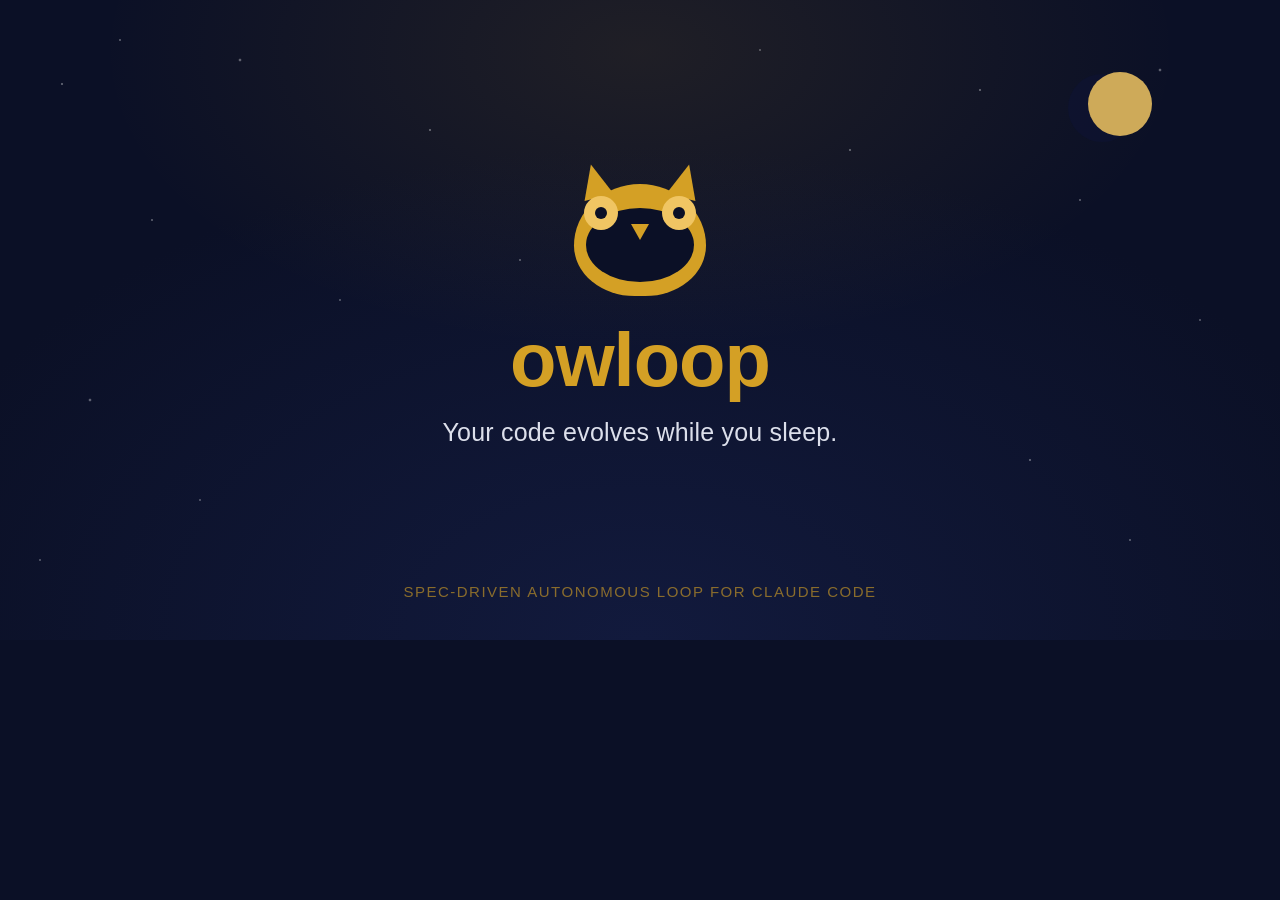
==== .github/social-preview.html @ 6c43d6ed "chore: add social preview image (1280x640)" ====
<!DOCTYPE html>
<html lang="en">
<head>
<meta charset="UTF-8">
<title>owloop social preview</title>
<style>
  :root {
    --amber: #d4a025;
    --amber-soft: #f0c563;
    --night: #0b1026;
    --night-2: #0e1330;
  }

  * { margin: 0; padding: 0; box-sizing: border-box; }

  html, body {
    width: 1280px;
    height: 640px;
    overflow: hidden;
    background: var(--night);
    font-family: -apple-system, "SF Pro Display", "Segoe UI", "Helvetica Neue", Arial, sans-serif;
  }

  .canvas {
    position: relative;
    width: 1280px;
    height: 640px;
    background:
      radial-gradient(ellipse 900px 500px at 50% 8%, rgba(212,160,37,0.10), transparent 60%),
      radial-gradient(ellipse 1400px 900px at 50% 100%, #121a3d 0%, var(--night) 55%);
    display: flex;
    align-items: center;
    justify-content: center;
  }

  /* stars */
  .stars, .stars::before, .stars::after {
    position: absolute;
    inset: 0;
    background-repeat: no-repeat;
  }
  .stars {
    background-image:
      radial-gradient(1.6px 1.6px at 62px 84px, #fff, transparent),
      radial-gradient(1.4px 1.4px at 152px 220px, #fff, transparent),
      radial-gradient(1.8px 1.8px at 240px 60px, #fff, transparent),
      radial-gradient(1.3px 1.3px at 340px 300px, #fff, transparent),
      radial-gradient(1.6px 1.6px at 430px 130px, #fff, transparent),
      radial-gradient(1.4px 1.4px at 520px 260px, #fff, transparent),
      radial-gradient(1.8px 1.8px at 90px 400px, #fff, transparent),
      radial-gradient(1.3px 1.3px at 200px 500px, #fff, transparent),
      radial-gradient(1.6px 1.6px at 980px 90px, #fff, transparent),
      radial-gradient(1.4px 1.4px at 1080px 200px, #fff, transparent),
      radial-gradient(1.8px 1.8px at 1160px 70px, #fff, transparent),
      radial-gradient(1.3px 1.3px at 1200px 320px, #fff, transparent),
      radial-gradient(1.6px 1.6px at 1030px 460px, #fff, transparent),
      radial-gradient(1.4px 1.4px at 1130px 540px, #fff, transparent),
      radial-gradient(1.3px 1.3px at 760px 50px, #fff, transparent),
      radial-gradient(1.6px 1.6px at 850px 150px, #fff, transparent),
      radial-gradient(1.3px 1.3px at 40px 560px, #fff, transparent),
      radial-gradient(1.4px 1.4px at 120px 40px, #fff, transparent);
    opacity: 0.55;
  }

  /* crescent moon accent, upper right */
  .moon {
    position: absolute;
    top: 72px;
    right: 128px;
    width: 64px;
    height: 64px;
    border-radius: 50%;
    background: var(--amber-soft);
    box-shadow: -18px 4px 0 2px var(--night-2);
    opacity: 0.85;
    filter: blur(0.2px);
  }

  .content {
    position: relative;
    display: flex;
    flex-direction: column;
    align-items: center;
    gap: 20px;
    transform: translateY(-8px);
  }

  /* ---- CSS owl ---- */
  .owl {
    width: 132px;
    height: 118px;
    position: relative;
    margin-bottom: 6px;
  }
  .owl .ear {
    position: absolute;
    top: -14px;
    width: 0;
    height: 0;
    border-left: 15px solid transparent;
    border-right: 15px solid transparent;
    border-bottom: 34px solid var(--amber);
  }
  .owl .ear.left { left: 6px; transform: rotate(-14deg); }
  .owl .ear.right { right: 6px; transform: rotate(14deg); }

  .owl .body {
    position: absolute;
    top: 6px;
    left: 0;
    width: 132px;
    height: 112px;
    background: var(--amber);
    border-radius: 50% 50% 46% 46% / 55% 55% 45% 45%;
  }

  .owl .face {
    position: absolute;
    top: 30px;
    left: 50%;
    transform: translateX(-50%);
    width: 108px;
    height: 74px;
    background: var(--night);
    border-radius: 50%;
  }

  .owl .eye {
    position: absolute;
    top: 18px;
    width: 34px;
    height: 34px;
    background: var(--amber-soft);
    border-radius: 50%;
  }
  .owl .eye.left { left: 10px; }
  .owl .eye.right { right: 10px; }
  .owl .eye::after {
    content: "";
    position: absolute;
    top: 50%;
    left: 50%;
    width: 12px;
    height: 12px;
    background: var(--night);
    border-radius: 50%;
    transform: translate(-50%, -50%);
  }

  .owl .beak {
    position: absolute;
    top: 46px;
    left: 50%;
    transform: translateX(-50%);
    width: 0;
    height: 0;
    border-left: 9px solid transparent;
    border-right: 9px solid transparent;
    border-top: 16px solid var(--amber);
  }

  h1.brand {
    font-size: 76px;
    font-weight: 700;
    letter-spacing: -1px;
    color: var(--amber);
    line-height: 1;
  }

  p.tagline {
    font-size: 25px;
    font-weight: 400;
    color: #eef1fb;
    opacity: 0.92;
    letter-spacing: 0.2px;
  }

  p.footer {
    position: absolute;
    bottom: 40px;
    left: 0;
    right: 0;
    text-align: center;
    font-size: 15px;
    letter-spacing: 1.5px;
    text-transform: uppercase;
    color: var(--amber);
    opacity: 0.62;
    font-weight: 500;
  }
</style>
</head>
<body>
  <div class="canvas">
    <div class="stars"></div>
    <div class="moon"></div>
    <div class="content">
      <div class="owl">
        <div class="ear left"></div>
        <div class="ear right"></div>
        <div class="body"></div>
        <div class="face"></div>
        <div class="eye left"></div>
        <div class="eye right"></div>
        <div class="beak"></div>
      </div>
      <h1 class="brand">owloop</h1>
      <p class="tagline">Your code evolves while you sleep.</p>
    </div>
    <p class="footer">Spec-driven autonomous loop for Claude Code</p>
  </div>
</body>
</html>
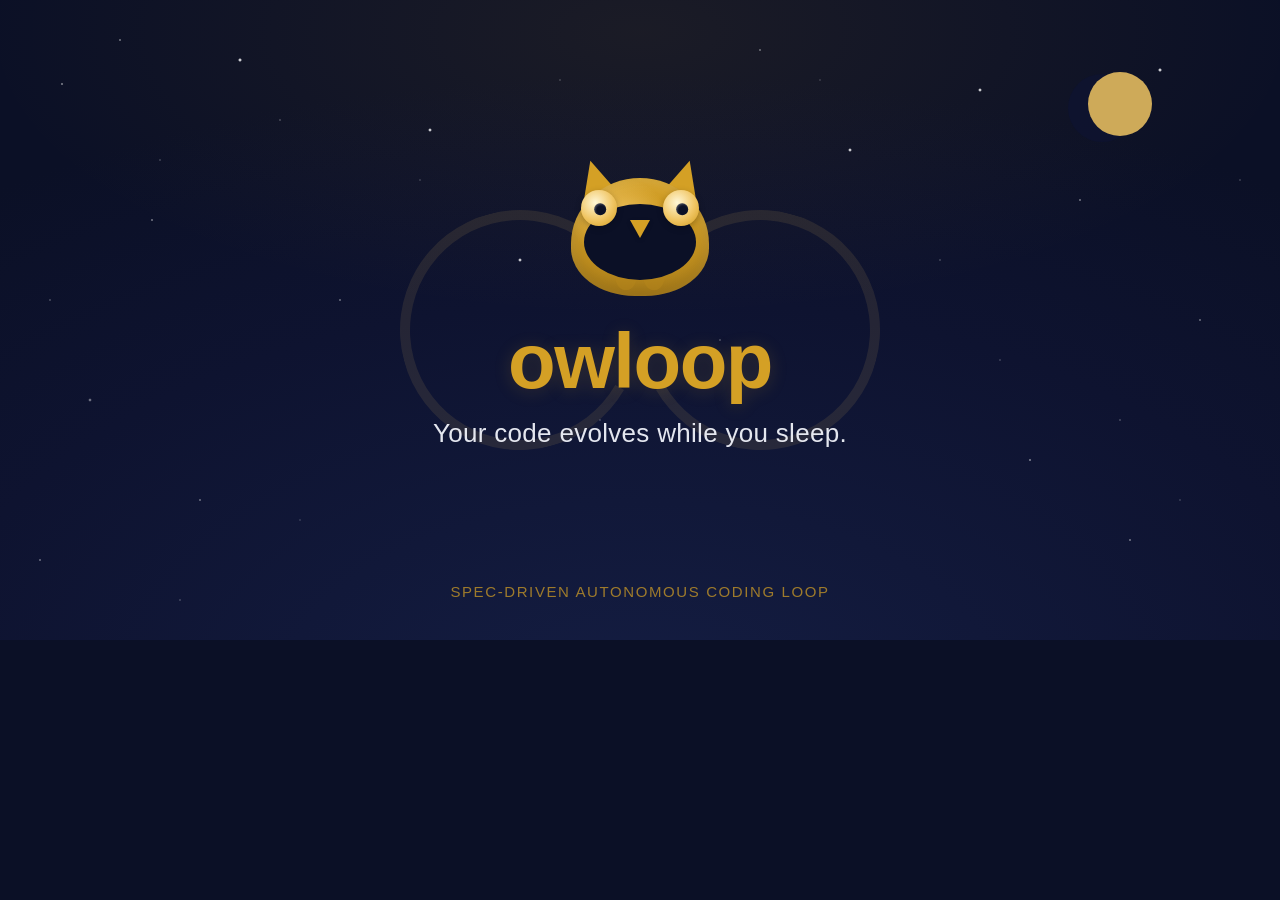
==== commit 9040fe5a: "assets: refresh social preview design and copy" ====
--- a/.github/social-preview.html
+++ b/.github/social-preview.html
@@ -7,8 +7,10 @@
   :root {
     --amber: #d4a025;
     --amber-soft: #f0c563;
+    --amber-deep: #b5851b;
     --night: #0b1026;
     --night-2: #0e1330;
+    --night-3: #121a3d;
   }
 
   * { margin: 0; padding: 0; box-sizing: border-box; }
@@ -26,11 +28,42 @@
     width: 1280px;
     height: 640px;
     background:
-      radial-gradient(ellipse 900px 500px at 50% 8%, rgba(212,160,37,0.10), transparent 60%),
-      radial-gradient(ellipse 1400px 900px at 50% 100%, #121a3d 0%, var(--night) 55%);
+      radial-gradient(ellipse 1200px 520px at 50% 5%, rgba(212,160,37,0.08), transparent 55%),
+      radial-gradient(ellipse 1600px 900px at 50% 110%, #141d42 0%, var(--night-2) 45%, var(--night) 70%);
     display: flex;
     align-items: center;
     justify-content: center;
+  }
+
+  /* Faint infinity loop watermark */
+  .loop-mark {
+    position: absolute;
+    top: 50%;
+    left: 50%;
+    width: 480px;
+    height: 220px;
+    transform: translate(-50%, -50%);
+    opacity: 0.10;
+    pointer-events: none;
+  }
+  .loop-mark::before,
+  .loop-mark::after {
+    content: "";
+    position: absolute;
+    width: 220px;
+    height: 220px;
+    border: 10px solid var(--amber-soft);
+    border-radius: 50%;
+  }
+  .loop-mark::before {
+    left: 0;
+    border-right-color: transparent;
+    transform: rotate(-15deg);
+  }
+  .loop-mark::after {
+    right: 0;
+    border-left-color: transparent;
+    transform: rotate(15deg);
   }
 
   /* stars */
@@ -59,7 +92,52 @@
       radial-gradient(1.6px 1.6px at 850px 150px, #fff, transparent),
       radial-gradient(1.3px 1.3px at 40px 560px, #fff, transparent),
       radial-gradient(1.4px 1.4px at 120px 40px, #fff, transparent);
+    opacity: 0.65;
+  }
+  .stars::before {
+    content: "";
+    background-image:
+      radial-gradient(1.4px 1.4px at 280px 120px, #fff, transparent),
+      radial-gradient(1.2px 1.2px at 560px 80px, #fff, transparent),
+      radial-gradient(1.5px 1.5px at 720px 340px, #fff, transparent),
+      radial-gradient(1.3px 1.3px at 940px 260px, #fff, transparent),
+      radial-gradient(1.4px 1.4px at 1120px 420px, #fff, transparent),
+      radial-gradient(1.2px 1.2px at 1240px 180px, #fff, transparent),
+      radial-gradient(1.5px 1.5px at 50px 300px, #fff, transparent),
+      radial-gradient(1.3px 1.3px at 180px 600px, #fff, transparent);
     opacity: 0.55;
+  }
+  .stars::after {
+    content: "";
+    background-image:
+      radial-gradient(1.3px 1.3px at 420px 180px, #fff, transparent),
+      radial-gradient(1.5px 1.5px at 600px 420px, #fff, transparent),
+      radial-gradient(1.2px 1.2px at 820px 80px, #fff, transparent),
+      radial-gradient(1.4px 1.4px at 1000px 360px, #fff, transparent),
+      radial-gradient(1.3px 1.3px at 1180px 500px, #fff, transparent),
+      radial-gradient(1.5px 1.5px at 160px 160px, #fff, transparent),
+      radial-gradient(1.2px 1.2px at 300px 520px, #fff, transparent);
+    opacity: 0.45;
+  }
+
+  /* subtle twinkle */
+  .twinkle {
+    position: absolute;
+    inset: 0;
+    background-repeat: no-repeat;
+    background-image:
+      radial-gradient(2px 2px at 240px 60px, #fff, transparent),
+      radial-gradient(2px 2px at 980px 90px, #fff, transparent),
+      radial-gradient(2px 2px at 520px 260px, #fff, transparent),
+      radial-gradient(2px 2px at 1160px 70px, #fff, transparent),
+      radial-gradient(2px 2px at 850px 150px, #fff, transparent),
+      radial-gradient(2px 2px at 430px 130px, #fff, transparent);
+    animation: twinkle 3s ease-in-out infinite alternate;
+    pointer-events: none;
+  }
+  @keyframes twinkle {
+    0% { opacity: 0.25; }
+    100% { opacity: 0.85; }
   }
 
   /* crescent moon accent, upper right */
@@ -81,46 +159,73 @@
     display: flex;
     flex-direction: column;
     align-items: center;
-    gap: 20px;
-    transform: translateY(-8px);
+    gap: 18px;
+    transform: translateY(-10px);
+    z-index: 2;
   }
 
   /* ---- CSS owl ---- */
   .owl {
-    width: 132px;
-    height: 118px;
+    width: 138px;
+    height: 124px;
     position: relative;
-    margin-bottom: 6px;
+    margin-bottom: 8px;
   }
   .owl .ear {
     position: absolute;
-    top: -14px;
+    top: -12px;
     width: 0;
     height: 0;
-    border-left: 15px solid transparent;
-    border-right: 15px solid transparent;
+    border-left: 16px solid transparent;
+    border-right: 16px solid transparent;
     border-bottom: 34px solid var(--amber);
   }
-  .owl .ear.left { left: 6px; transform: rotate(-14deg); }
-  .owl .ear.right { right: 6px; transform: rotate(14deg); }
+  .owl .ear.left { left: 8px; transform: rotate(-16deg); }
+  .owl .ear.right { right: 8px; transform: rotate(16deg); }
 
   .owl .body {
     position: absolute;
     top: 6px;
     left: 0;
-    width: 132px;
-    height: 112px;
-    background: var(--amber);
-    border-radius: 50% 50% 46% 46% / 55% 55% 45% 45%;
+    width: 138px;
+    height: 118px;
+    background:
+      radial-gradient(ellipse 70% 70% at 35% 35%, var(--amber-soft), transparent 50%),
+      radial-gradient(ellipse 120% 100% at 50% 100%, var(--amber-deep), var(--amber));
+    border-radius: 52% 52% 48% 48% / 58% 58% 42% 42%;
+    box-shadow:
+      inset 0 -10px 18px rgba(0,0,0,0.18),
+      inset 0 6px 14px rgba(255,255,255,0.12);
+  }
+
+  .owl .feathers {
+    position: absolute;
+    bottom: 6px;
+    left: 50%;
+    transform: translateX(-50%);
+    width: 70px;
+    height: 34px;
+    display: flex;
+    justify-content: center;
+    gap: 6px;
+  }
+  .owl .feathers::before,
+  .owl .feathers::after {
+    content: "";
+    width: 22px;
+    height: 34px;
+    background: var(--amber-deep);
+    border-radius: 50% 50% 45% 45%;
+    opacity: 0.55;
   }
 
   .owl .face {
     position: absolute;
-    top: 30px;
+    top: 32px;
     left: 50%;
     transform: translateX(-50%);
-    width: 108px;
-    height: 74px;
+    width: 112px;
+    height: 76px;
     background: var(--night);
     border-radius: 50%;
   }
@@ -128,10 +233,11 @@
   .owl .eye {
     position: absolute;
     top: 18px;
-    width: 34px;
-    height: 34px;
-    background: var(--amber-soft);
-    border-radius: 50%;
+    width: 36px;
+    height: 36px;
+    background: radial-gradient(circle at 40% 35%, #fff7d6, var(--amber-soft) 55%, var(--amber) 95%);
+    border-radius: 50%;
+    box-shadow: 0 2px 6px rgba(0,0,0,0.25);
   }
   .owl .eye.left { left: 10px; }
   .owl .eye.right { right: 10px; }
@@ -144,35 +250,38 @@
     height: 12px;
     background: var(--night);
     border-radius: 50%;
-    transform: translate(-50%, -50%);
+    transform: translate(-40%, -40%);
+    box-shadow: inset 1px 1px 2px rgba(255,255,255,0.25);
   }
 
   .owl .beak {
     position: absolute;
-    top: 46px;
+    top: 48px;
     left: 50%;
     transform: translateX(-50%);
     width: 0;
     height: 0;
-    border-left: 9px solid transparent;
-    border-right: 9px solid transparent;
-    border-top: 16px solid var(--amber);
+    border-left: 10px solid transparent;
+    border-right: 10px solid transparent;
+    border-top: 18px solid var(--amber);
+    filter: drop-shadow(0 2px 2px rgba(0,0,0,0.2));
   }
 
   h1.brand {
-    font-size: 76px;
+    font-size: 78px;
     font-weight: 700;
-    letter-spacing: -1px;
+    letter-spacing: -1.5px;
     color: var(--amber);
     line-height: 1;
+    text-shadow: 0 2px 18px rgba(212,160,37,0.18);
   }
 
   p.tagline {
-    font-size: 25px;
+    font-size: 26px;
     font-weight: 400;
-    color: #eef1fb;
-    opacity: 0.92;
-    letter-spacing: 0.2px;
+    color: #f4f6fd;
+    opacity: 0.93;
+    letter-spacing: 0.3px;
   }
 
   p.footer {
@@ -182,23 +291,26 @@
     right: 0;
     text-align: center;
     font-size: 15px;
-    letter-spacing: 1.5px;
+    letter-spacing: 1.6px;
     text-transform: uppercase;
     color: var(--amber);
-    opacity: 0.62;
+    opacity: 0.72;
     font-weight: 500;
   }
 </style>
 </head>
 <body>
   <div class="canvas">
+    <div class="loop-mark"></div>
     <div class="stars"></div>
+    <div class="twinkle"></div>
     <div class="moon"></div>
     <div class="content">
       <div class="owl">
         <div class="ear left"></div>
         <div class="ear right"></div>
         <div class="body"></div>
+        <div class="feathers"></div>
         <div class="face"></div>
         <div class="eye left"></div>
         <div class="eye right"></div>
@@ -207,7 +319,7 @@
       <h1 class="brand">owloop</h1>
       <p class="tagline">Your code evolves while you sleep.</p>
     </div>
-    <p class="footer">Spec-driven autonomous loop for Claude Code</p>
+    <p class="footer">Spec-driven autonomous coding loop</p>
   </div>
 </body>
 </html>
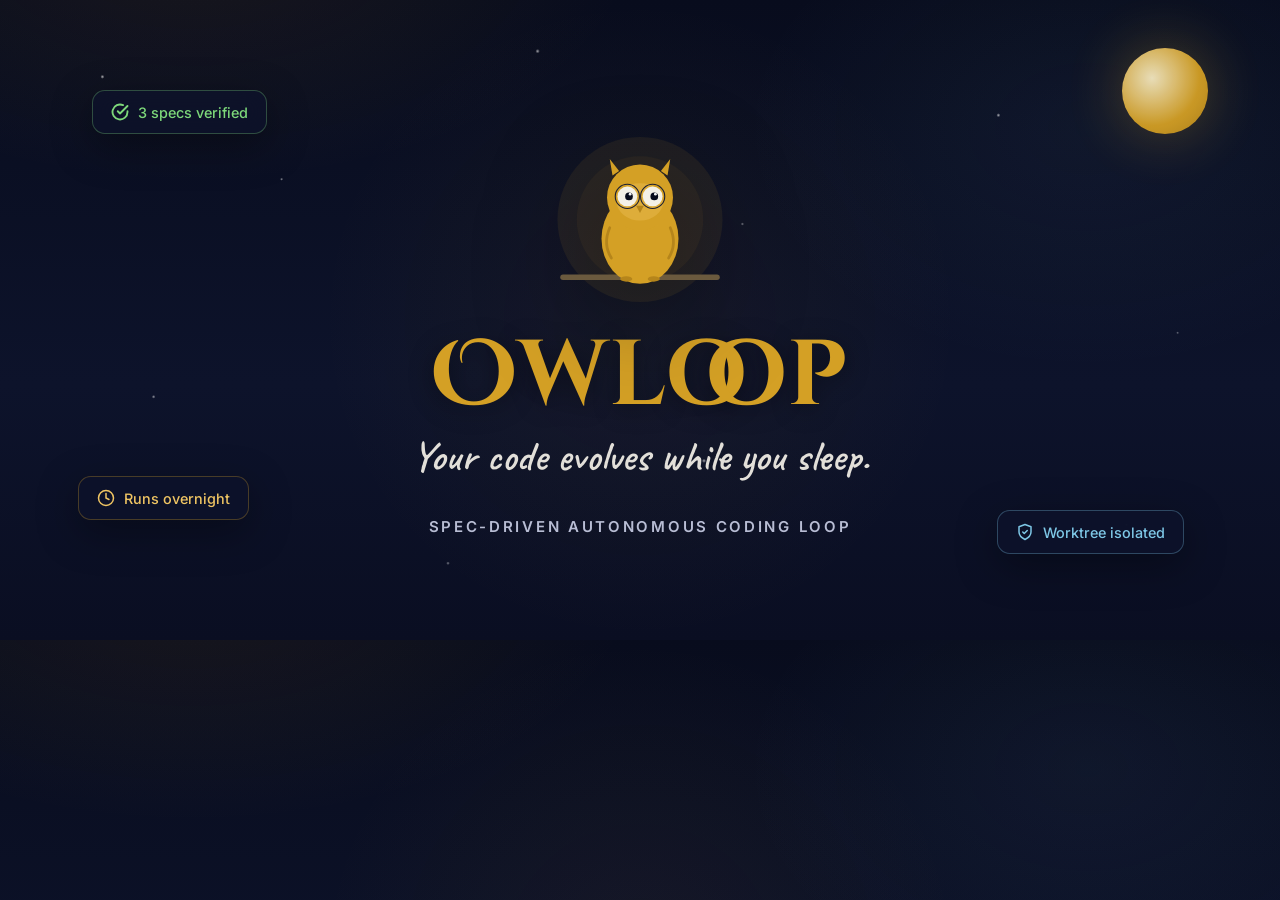
==== commit baf2655f: "brand: unify minimalist owl with round glasses across site, social preview, README and TUI - Redesig" ====
--- a/.github/social-preview.html
+++ b/.github/social-preview.html
@@ -1,325 +1,214 @@
 <!DOCTYPE html>
 <html lang="en">
 <head>
-<meta charset="UTF-8">
-<title>owloop social preview</title>
-<style>
-  :root {
-    --amber: #d4a025;
-    --amber-soft: #f0c563;
-    --amber-deep: #b5851b;
-    --night: #0b1026;
-    --night-2: #0e1330;
-    --night-3: #121a3d;
-  }
-
-  * { margin: 0; padding: 0; box-sizing: border-box; }
-
-  html, body {
-    width: 1280px;
-    height: 640px;
-    overflow: hidden;
-    background: var(--night);
-    font-family: -apple-system, "SF Pro Display", "Segoe UI", "Helvetica Neue", Arial, sans-serif;
-  }
-
-  .canvas {
-    position: relative;
-    width: 1280px;
-    height: 640px;
-    background:
-      radial-gradient(ellipse 1200px 520px at 50% 5%, rgba(212,160,37,0.08), transparent 55%),
-      radial-gradient(ellipse 1600px 900px at 50% 110%, #141d42 0%, var(--night-2) 45%, var(--night) 70%);
-    display: flex;
-    align-items: center;
-    justify-content: center;
-  }
-
-  /* Faint infinity loop watermark */
-  .loop-mark {
-    position: absolute;
-    top: 50%;
-    left: 50%;
-    width: 480px;
-    height: 220px;
-    transform: translate(-50%, -50%);
-    opacity: 0.10;
-    pointer-events: none;
-  }
-  .loop-mark::before,
-  .loop-mark::after {
-    content: "";
-    position: absolute;
-    width: 220px;
-    height: 220px;
-    border: 10px solid var(--amber-soft);
-    border-radius: 50%;
-  }
-  .loop-mark::before {
-    left: 0;
-    border-right-color: transparent;
-    transform: rotate(-15deg);
-  }
-  .loop-mark::after {
-    right: 0;
-    border-left-color: transparent;
-    transform: rotate(15deg);
-  }
-
-  /* stars */
-  .stars, .stars::before, .stars::after {
-    position: absolute;
-    inset: 0;
-    background-repeat: no-repeat;
-  }
-  .stars {
-    background-image:
-      radial-gradient(1.6px 1.6px at 62px 84px, #fff, transparent),
-      radial-gradient(1.4px 1.4px at 152px 220px, #fff, transparent),
-      radial-gradient(1.8px 1.8px at 240px 60px, #fff, transparent),
-      radial-gradient(1.3px 1.3px at 340px 300px, #fff, transparent),
-      radial-gradient(1.6px 1.6px at 430px 130px, #fff, transparent),
-      radial-gradient(1.4px 1.4px at 520px 260px, #fff, transparent),
-      radial-gradient(1.8px 1.8px at 90px 400px, #fff, transparent),
-      radial-gradient(1.3px 1.3px at 200px 500px, #fff, transparent),
-      radial-gradient(1.6px 1.6px at 980px 90px, #fff, transparent),
-      radial-gradient(1.4px 1.4px at 1080px 200px, #fff, transparent),
-      radial-gradient(1.8px 1.8px at 1160px 70px, #fff, transparent),
-      radial-gradient(1.3px 1.3px at 1200px 320px, #fff, transparent),
-      radial-gradient(1.6px 1.6px at 1030px 460px, #fff, transparent),
-      radial-gradient(1.4px 1.4px at 1130px 540px, #fff, transparent),
-      radial-gradient(1.3px 1.3px at 760px 50px, #fff, transparent),
-      radial-gradient(1.6px 1.6px at 850px 150px, #fff, transparent),
-      radial-gradient(1.3px 1.3px at 40px 560px, #fff, transparent),
-      radial-gradient(1.4px 1.4px at 120px 40px, #fff, transparent);
-    opacity: 0.65;
-  }
-  .stars::before {
-    content: "";
-    background-image:
-      radial-gradient(1.4px 1.4px at 280px 120px, #fff, transparent),
-      radial-gradient(1.2px 1.2px at 560px 80px, #fff, transparent),
-      radial-gradient(1.5px 1.5px at 720px 340px, #fff, transparent),
-      radial-gradient(1.3px 1.3px at 940px 260px, #fff, transparent),
-      radial-gradient(1.4px 1.4px at 1120px 420px, #fff, transparent),
-      radial-gradient(1.2px 1.2px at 1240px 180px, #fff, transparent),
-      radial-gradient(1.5px 1.5px at 50px 300px, #fff, transparent),
-      radial-gradient(1.3px 1.3px at 180px 600px, #fff, transparent);
-    opacity: 0.55;
-  }
-  .stars::after {
-    content: "";
-    background-image:
-      radial-gradient(1.3px 1.3px at 420px 180px, #fff, transparent),
-      radial-gradient(1.5px 1.5px at 600px 420px, #fff, transparent),
-      radial-gradient(1.2px 1.2px at 820px 80px, #fff, transparent),
-      radial-gradient(1.4px 1.4px at 1000px 360px, #fff, transparent),
-      radial-gradient(1.3px 1.3px at 1180px 500px, #fff, transparent),
-      radial-gradient(1.5px 1.5px at 160px 160px, #fff, transparent),
-      radial-gradient(1.2px 1.2px at 300px 520px, #fff, transparent);
-    opacity: 0.45;
-  }
-
-  /* subtle twinkle */
-  .twinkle {
-    position: absolute;
-    inset: 0;
-    background-repeat: no-repeat;
-    background-image:
-      radial-gradient(2px 2px at 240px 60px, #fff, transparent),
-      radial-gradient(2px 2px at 980px 90px, #fff, transparent),
-      radial-gradient(2px 2px at 520px 260px, #fff, transparent),
-      radial-gradient(2px 2px at 1160px 70px, #fff, transparent),
-      radial-gradient(2px 2px at 850px 150px, #fff, transparent),
-      radial-gradient(2px 2px at 430px 130px, #fff, transparent);
-    animation: twinkle 3s ease-in-out infinite alternate;
-    pointer-events: none;
-  }
-  @keyframes twinkle {
-    0% { opacity: 0.25; }
-    100% { opacity: 0.85; }
-  }
-
-  /* crescent moon accent, upper right */
-  .moon {
-    position: absolute;
-    top: 72px;
-    right: 128px;
-    width: 64px;
-    height: 64px;
-    border-radius: 50%;
-    background: var(--amber-soft);
-    box-shadow: -18px 4px 0 2px var(--night-2);
-    opacity: 0.85;
-    filter: blur(0.2px);
-  }
-
-  .content {
-    position: relative;
-    display: flex;
-    flex-direction: column;
-    align-items: center;
-    gap: 18px;
-    transform: translateY(-10px);
-    z-index: 2;
-  }
-
-  /* ---- CSS owl ---- */
-  .owl {
-    width: 138px;
-    height: 124px;
-    position: relative;
-    margin-bottom: 8px;
-  }
-  .owl .ear {
-    position: absolute;
-    top: -12px;
-    width: 0;
-    height: 0;
-    border-left: 16px solid transparent;
-    border-right: 16px solid transparent;
-    border-bottom: 34px solid var(--amber);
-  }
-  .owl .ear.left { left: 8px; transform: rotate(-16deg); }
-  .owl .ear.right { right: 8px; transform: rotate(16deg); }
-
-  .owl .body {
-    position: absolute;
-    top: 6px;
-    left: 0;
-    width: 138px;
-    height: 118px;
-    background:
-      radial-gradient(ellipse 70% 70% at 35% 35%, var(--amber-soft), transparent 50%),
-      radial-gradient(ellipse 120% 100% at 50% 100%, var(--amber-deep), var(--amber));
-    border-radius: 52% 52% 48% 48% / 58% 58% 42% 42%;
-    box-shadow:
-      inset 0 -10px 18px rgba(0,0,0,0.18),
-      inset 0 6px 14px rgba(255,255,255,0.12);
-  }
-
-  .owl .feathers {
-    position: absolute;
-    bottom: 6px;
-    left: 50%;
-    transform: translateX(-50%);
-    width: 70px;
-    height: 34px;
-    display: flex;
-    justify-content: center;
-    gap: 6px;
-  }
-  .owl .feathers::before,
-  .owl .feathers::after {
-    content: "";
-    width: 22px;
-    height: 34px;
-    background: var(--amber-deep);
-    border-radius: 50% 50% 45% 45%;
-    opacity: 0.55;
-  }
-
-  .owl .face {
-    position: absolute;
-    top: 32px;
-    left: 50%;
-    transform: translateX(-50%);
-    width: 112px;
-    height: 76px;
-    background: var(--night);
-    border-radius: 50%;
-  }
-
-  .owl .eye {
-    position: absolute;
-    top: 18px;
-    width: 36px;
-    height: 36px;
-    background: radial-gradient(circle at 40% 35%, #fff7d6, var(--amber-soft) 55%, var(--amber) 95%);
-    border-radius: 50%;
-    box-shadow: 0 2px 6px rgba(0,0,0,0.25);
-  }
-  .owl .eye.left { left: 10px; }
-  .owl .eye.right { right: 10px; }
-  .owl .eye::after {
-    content: "";
-    position: absolute;
-    top: 50%;
-    left: 50%;
-    width: 12px;
-    height: 12px;
-    background: var(--night);
-    border-radius: 50%;
-    transform: translate(-40%, -40%);
-    box-shadow: inset 1px 1px 2px rgba(255,255,255,0.25);
-  }
-
-  .owl .beak {
-    position: absolute;
-    top: 48px;
-    left: 50%;
-    transform: translateX(-50%);
-    width: 0;
-    height: 0;
-    border-left: 10px solid transparent;
-    border-right: 10px solid transparent;
-    border-top: 18px solid var(--amber);
-    filter: drop-shadow(0 2px 2px rgba(0,0,0,0.2));
-  }
-
-  h1.brand {
-    font-size: 78px;
-    font-weight: 700;
-    letter-spacing: -1.5px;
-    color: var(--amber);
-    line-height: 1;
-    text-shadow: 0 2px 18px rgba(212,160,37,0.18);
-  }
-
-  p.tagline {
-    font-size: 26px;
-    font-weight: 400;
-    color: #f4f6fd;
-    opacity: 0.93;
-    letter-spacing: 0.3px;
-  }
-
-  p.footer {
-    position: absolute;
-    bottom: 40px;
-    left: 0;
-    right: 0;
-    text-align: center;
-    font-size: 15px;
-    letter-spacing: 1.6px;
-    text-transform: uppercase;
-    color: var(--amber);
-    opacity: 0.72;
-    font-weight: 500;
-  }
-</style>
+  <meta charset="UTF-8">
+  <meta name="viewport" content="width=device-width, initial-scale=1.0">
+  <title>owloop social preview</title>
+  <link rel="preconnect" href="https://fonts.googleapis.com">
+  <link rel="preconnect" href="https://fonts.gstatic.com" crossorigin>
+  <link href="https://fonts.googleapis.com/css2?family=Caveat:wght@500;600;700&family=Cinzel+Decorative:wght@400;700;900&family=Inter:wght@400;500;600;700&display=swap" rel="stylesheet">
+  <style>
+    * { box-sizing: border-box; margin: 0; padding: 0; }
+    body {
+      width: 1280px;
+      height: 640px;
+      background:
+        radial-gradient(ellipse 70vw 55vh at 15% -10%, rgba(212, 160, 37, 0.08), transparent 50%),
+        radial-gradient(ellipse 60vw 60vh at 85% 20%, rgba(126, 199, 230, 0.05), transparent 45%),
+        radial-gradient(circle at 50% 50%, rgba(212, 160, 37, 0.05) 0%, transparent 45%),
+        linear-gradient(180deg, #080c1d 0%, #0d132b 60%, #0a0e22 100%);
+      color: #f4f1e8;
+      font-family: "Inter", system-ui, sans-serif;
+      display: flex;
+      flex-direction: column;
+      align-items: center;
+      justify-content: center;
+      position: relative;
+      overflow: hidden;
+    }
+
+    .stars {
+      position: absolute;
+      inset: 0;
+      background-image:
+        radial-gradient(2px 2px at 8% 12%, rgba(255,255,255,0.9), transparent),
+        radial-gradient(1.5px 1.5px at 22% 28%, rgba(255,255,255,0.7), transparent),
+        radial-gradient(2.2px 2.2px at 42% 8%, rgba(255,255,255,0.8), transparent),
+        radial-gradient(1.6px 1.6px at 58% 35%, rgba(255,255,255,0.6), transparent),
+        radial-gradient(2px 2px at 78% 18%, rgba(255,255,255,0.85), transparent),
+        radial-gradient(1.4px 1.4px at 92% 52%, rgba(255,255,255,0.55), transparent),
+        radial-gradient(1.8px 1.8px at 12% 62%, rgba(255,255,255,0.75), transparent),
+        radial-gradient(2.1px 2.1px at 55% 72%, rgba(255,255,255,0.8), transparent),
+        radial-gradient(1.5px 1.5px at 88% 82%, rgba(255,255,255,0.65), transparent),
+        radial-gradient(1.8px 1.8px at 35% 88%, rgba(255,255,255,0.6), transparent);
+      background-size: 100% 100%;
+      opacity: 0.75;
+      pointer-events: none;
+    }
+
+    .moon {
+      position: absolute;
+      top: 48px;
+      right: 72px;
+      width: 86px;
+      height: 86px;
+      border-radius: 50%;
+      background: radial-gradient(circle at 35% 35%, #f4e8c0 0%, #d4a025 60%, #b5851b 100%);
+      box-shadow: 0 0 60px rgba(212, 160, 37, 0.35);
+      opacity: 0.95;
+    }
+
+    .content {
+      position: relative;
+      z-index: 2;
+      display: flex;
+      flex-direction: column;
+      align-items: center;
+      text-align: center;
+    }
+
+    .owl-wrap {
+      width: 220px;
+      height: 220px;
+      margin-bottom: 6px;
+      filter: drop-shadow(0 24px 48px rgba(0, 0, 0, 0.5));
+    }
+
+    .owl-wrap svg { width: 100%; height: 100%; }
+
+    .brand {
+      font-family: "Cinzel Decorative", Georgia, "Times New Roman", serif;
+      font-size: 92px;
+      font-weight: 700;
+      color: #d4a025;
+      letter-spacing: 0.02em;
+      line-height: 1;
+      margin-bottom: 10px;
+      text-shadow: 0 4px 24px rgba(0, 0, 0, 0.4);
+    }
+
+    .tagline {
+      font-family: "Caveat", "Brush Script MT", cursive;
+      font-size: 42px;
+      font-weight: 600;
+      color: #f4f1e8;
+      opacity: 0.92;
+      line-height: 1.2;
+      margin-bottom: 34px;
+    }
+
+    .subtitle {
+      font-family: "Inter", system-ui, sans-serif;
+      font-size: 15px;
+      font-weight: 600;
+      letter-spacing: 0.18em;
+      text-transform: uppercase;
+      color: #b8bdd4;
+    }
+
+    .float-cards {
+      position: absolute;
+      inset: 0;
+      pointer-events: none;
+      z-index: 3;
+    }
+
+    .float-card {
+      position: absolute;
+      display: flex;
+      align-items: center;
+      gap: 0.6rem;
+      padding: 0.75rem 1.1rem;
+      background: rgba(13, 19, 43, 0.78);
+      border: 1px solid rgba(255, 255, 255, 0.1);
+      border-radius: 0.8rem;
+      backdrop-filter: blur(12px);
+      box-shadow: 0 12px 40px rgba(0, 0, 0, 0.35);
+      font-size: 0.9rem;
+      color: #f4f1e8;
+      font-weight: 500;
+    }
+
+    .float-card svg { width: 18px; height: 18px; flex-shrink: 0; }
+    .float-card.success { color: #7dd87a; border-color: rgba(125, 216, 122, 0.3); }
+    .float-card.amber { color: #f0c563; border-color: rgba(212, 160, 37, 0.3); }
+    .float-card.cyan { color: #7ec7e6; border-color: rgba(126, 199, 230, 0.3); }
+
+    .float-card-1 { top: 90px; left: 92px; }
+    .float-card-2 { bottom: 120px; left: 78px; }
+    .float-card-3 { bottom: 86px; right: 96px; }
+  </style>
 </head>
 <body>
-  <div class="canvas">
-    <div class="loop-mark"></div>
-    <div class="stars"></div>
-    <div class="twinkle"></div>
-    <div class="moon"></div>
-    <div class="content">
-      <div class="owl">
-        <div class="ear left"></div>
-        <div class="ear right"></div>
-        <div class="body"></div>
-        <div class="feathers"></div>
-        <div class="face"></div>
-        <div class="eye left"></div>
-        <div class="eye right"></div>
-        <div class="beak"></div>
-      </div>
-      <h1 class="brand">owloop</h1>
-      <p class="tagline">Your code evolves while you sleep.</p>
-    </div>
-    <p class="footer">Spec-driven autonomous coding loop</p>
+  <div class="stars" aria-hidden="true"></div>
+  <div class="moon" aria-hidden="true"></div>
+
+  <div class="float-cards" aria-hidden="true">
+    <div class="float-card success float-card-1">
+      <svg viewBox="0 0 24 24" fill="none" stroke="currentColor" stroke-width="2.5" stroke-linecap="round" stroke-linejoin="round"><path d="M22 11.08V12a10 10 0 1 1-5.93-9.14"/><polyline points="22 4 12 14.01 9 11.01"/></svg>
+      <span>3 specs verified</span>
+    </div>
+    <div class="float-card amber float-card-2">
+      <svg viewBox="0 0 24 24" fill="none" stroke="currentColor" stroke-width="2" stroke-linecap="round" stroke-linejoin="round"><circle cx="12" cy="12" r="10"/><polyline points="12 6 12 12 16 14"/></svg>
+      <span>Runs overnight</span>
+    </div>
+    <div class="float-card cyan float-card-3">
+      <svg viewBox="0 0 24 24" fill="none" stroke="currentColor" stroke-width="2" stroke-linecap="round" stroke-linejoin="round"><path d="M12 22s8-4 8-10V5l-8-3-8 3v7c0 6 8 10 8 10z"/><path d="M9 12l2 2 4-4"/></svg>
+      <span>Worktree isolated</span>
+    </div>
+  </div>
+
+  <div class="content">
+    <div class="owl-wrap">
+      <svg viewBox="0 0 400 400" xmlns="http://www.w3.org/2000/svg">
+        <!-- Moon glow behind owl -->
+        <circle cx="200" cy="210" r="150" fill="rgba(212, 160, 37, 0.08)"/>
+        <circle cx="200" cy="210" r="115" fill="rgba(212, 160, 37, 0.05)"/>
+
+        <!-- Branch -->
+        <line x1="60" y1="315" x2="340" y2="315" stroke="#6b5a3e" stroke-width="10" stroke-linecap="round"/>
+
+        <!-- Body -->
+        <ellipse cx="200" cy="245" rx="70" ry="82" fill="#d4a025"/>
+
+        <!-- Wing suggestion -->
+        <path d="M145 225 Q132 255 148 280" stroke="#b5851b" stroke-width="5" fill="none" stroke-linecap="round"/>
+        <path d="M255 225 Q268 255 252 280" stroke="#b5851b" stroke-width="5" fill="none" stroke-linecap="round"/>
+
+        <!-- Feet -->
+        <ellipse cx="175" cy="318" rx="11" ry="5" fill="#b5851b"/>
+        <ellipse cx="225" cy="318" rx="11" ry="5" fill="#b5851b"/>
+
+        <!-- Head -->
+        <circle cx="200" cy="170" r="60" fill="#d4a025"/>
+
+        <!-- Ear tufts -->
+        <path d="M150 130 L145 100 L162 122 Z" fill="#d4a025"/>
+        <path d="M250 130 L255 100 L238 122 Z" fill="#d4a025"/>
+
+        <!-- Face disc -->
+        <ellipse cx="200" cy="178" rx="42" ry="34" fill="#f0c563" opacity="0.35"/>
+
+        <!-- Subtle round glasses (Harry Potter reference) -->
+        <circle cx="177" cy="168" r="22" fill="none" stroke="#1a1e33" stroke-width="2"/>
+        <circle cx="223" cy="168" r="22" fill="none" stroke="#1a1e33" stroke-width="2"/>
+        <line x1="199" y1="168" x2="201" y2="168" stroke="#1a1e33" stroke-width="2"/>
+
+        <!-- Eyes -->
+        <circle cx="177" cy="168" r="18" fill="#f4f1e8"/>
+        <circle cx="223" cy="168" r="18" fill="#f4f1e8"/>
+        <circle cx="180" cy="168" r="7" fill="#080c1d"/>
+        <circle cx="226" cy="168" r="7" fill="#080c1d"/>
+        <circle cx="182" cy="164" r="2.5" fill="#ffffff" opacity="0.95"/>
+        <circle cx="228" cy="164" r="2.5" fill="#ffffff" opacity="0.95"/>
+
+        <!-- Beak -->
+        <path d="M193 185 L200 198 L207 185 Z" fill="#b5851b"/>
+      </svg>
+    </div>
+    <h1 class="brand">Owloop</h1>
+    <p class="tagline">Your code evolves while you sleep.</p>
+    <p class="subtitle">Spec-driven autonomous coding loop</p>
   </div>
 </body>
 </html>
